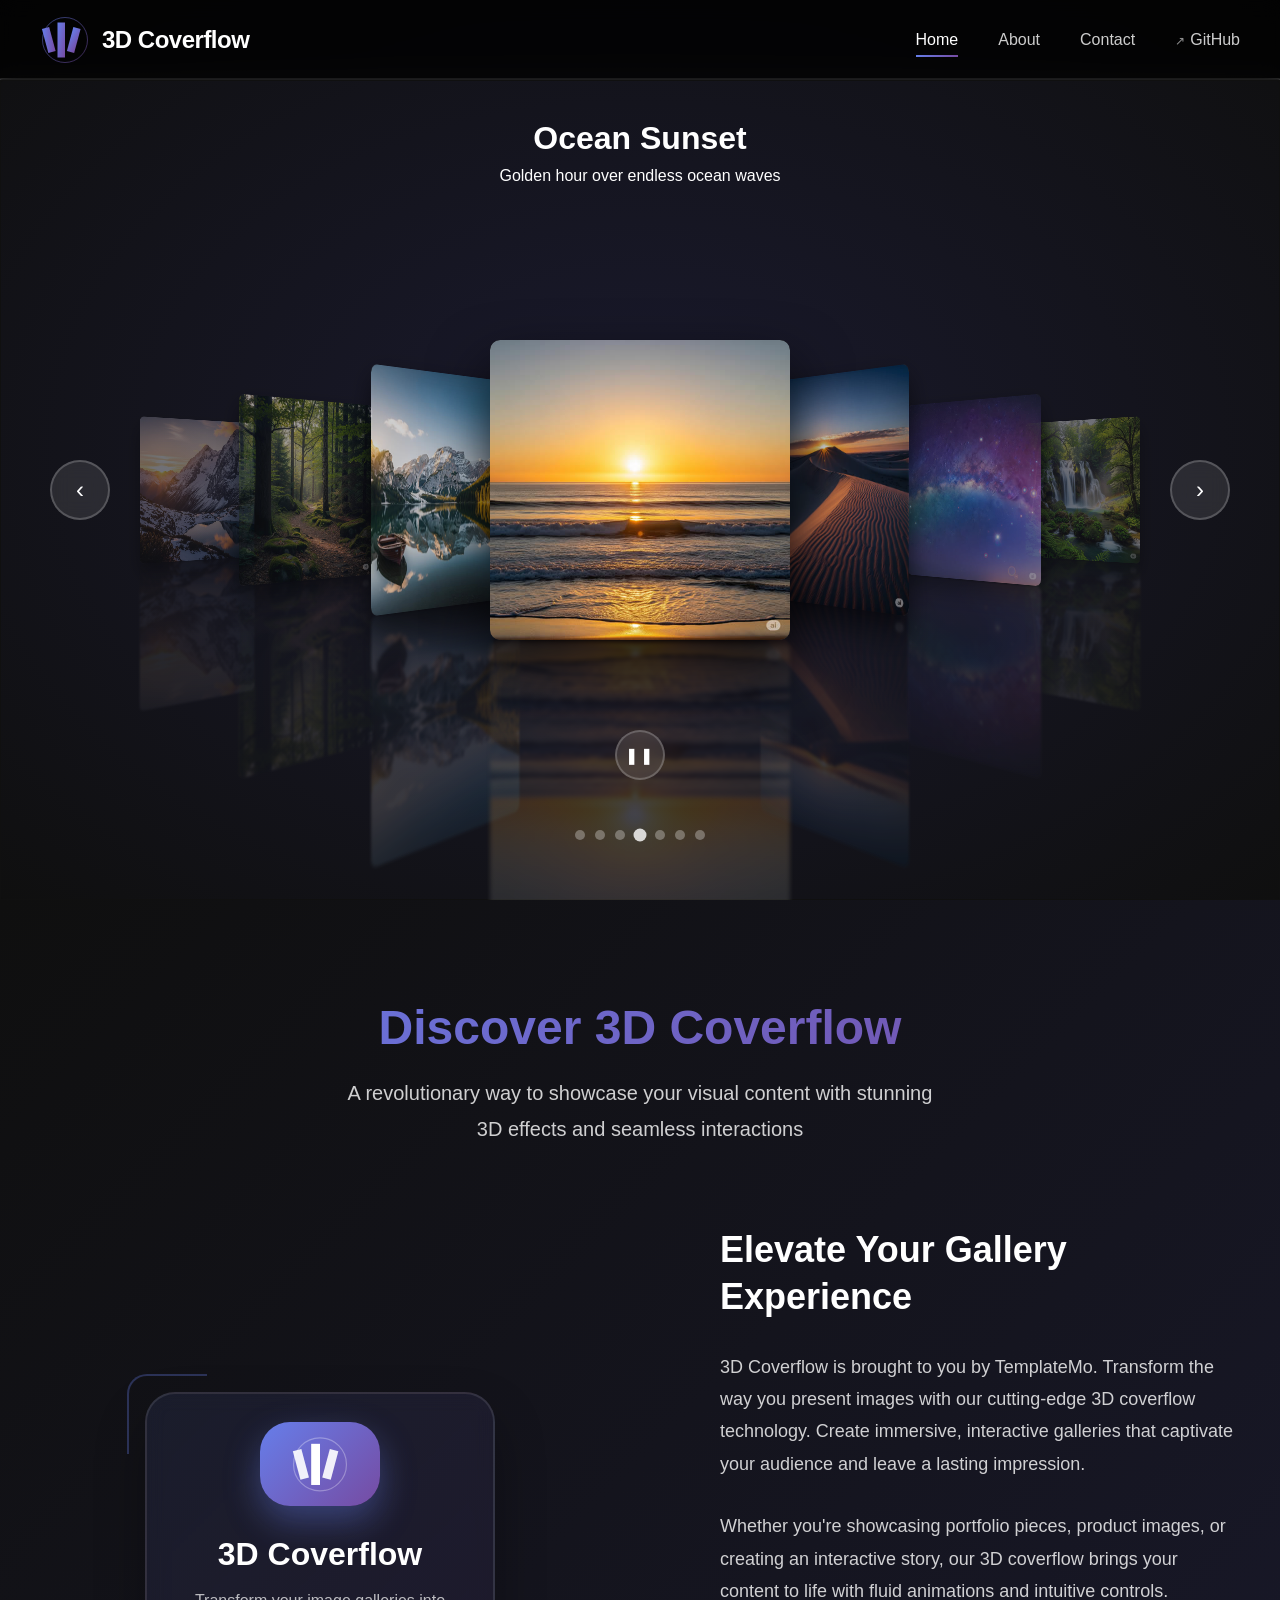
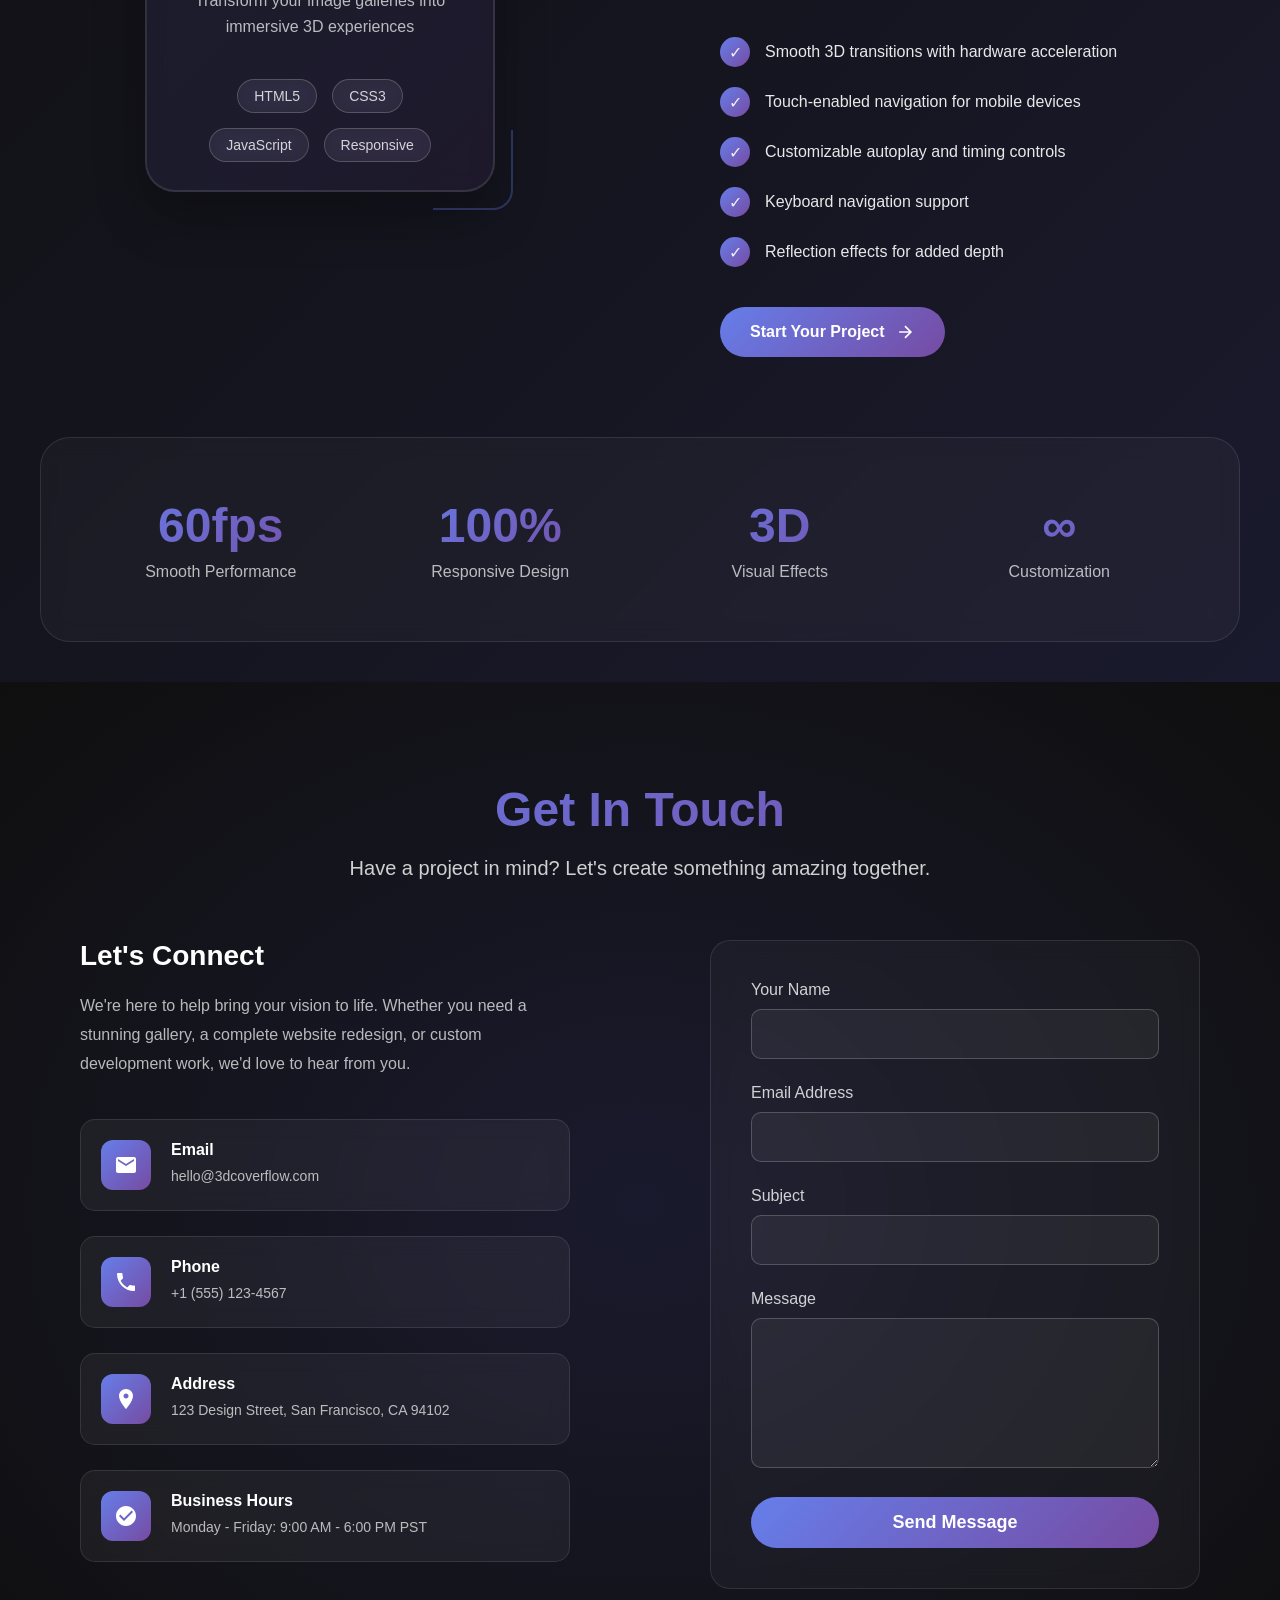
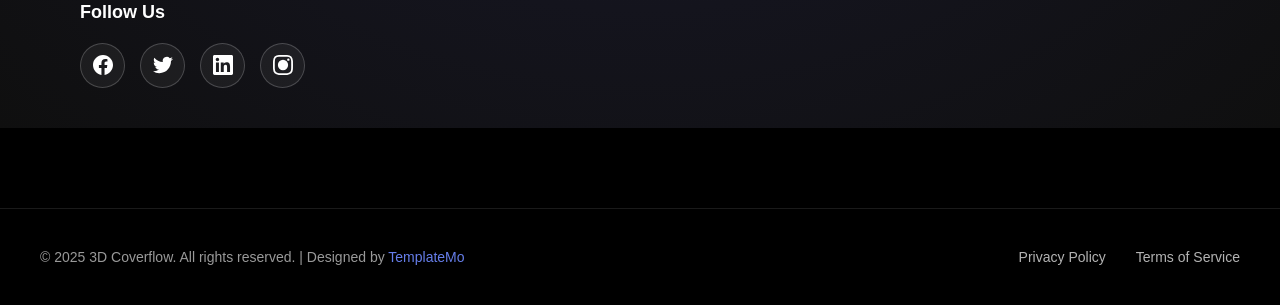
==== Web Dan Mobile Programming/templatemo_595_3d_coverflow/index.html @ 55372768 "nambah contoh personal web" ====
<!DOCTYPE html>
<html lang="en">
<head>
    <meta charset="UTF-8">
    <meta name="viewport" content="width=device-width, initial-scale=1.0">
    <title>3D Coverflow - One Page Portfolio</title>
    <link href="templatemo-3d-coverflow.css" rel="stylesheet">
<!--

TemplateMo 595 3d coverflow

https://templatemo.com/tm-595-3d-coverflow

-->
</head>
<body>
    <!-- Header -->
    <header class="header" id="header">
        <a href="#home" class="logo-container">
            <div class="logo">
                <svg viewBox="0 0 100 100" xmlns="http://www.w3.org/2000/svg">
                    <defs>
                        <linearGradient id="grad1" x1="0%" y1="0%" x2="100%" y2="100%">
                            <stop offset="0%" style="stop-color:#667eea;stop-opacity:1" />
                            <stop offset="100%" style="stop-color:#764ba2;stop-opacity:1" />
                        </linearGradient>
                    </defs>
                    <rect x="10" y="25" width="15" height="50" fill="url(#grad1)" transform="rotate(-15 17.5 50)" />
                    <rect x="35" y="15" width="15" height="70" fill="url(#grad1)" />
                    <rect x="60" y="25" width="15" height="50" fill="url(#grad1)" transform="rotate(15 67.5 50)" />
                    <circle cx="50" cy="50" r="45" fill="none" stroke="url(#grad1)" stroke-width="2" opacity="0.5" />
                </svg>
            </div>
            <div class="logo-text">3D Coverflow</div>
        </a>
        
        <nav class="main-menu" id="mainMenu">
            <a href="#home" class="menu-item active">Home</a>
            <a href="#about" class="menu-item">About</a>
            <a href="#contact" class="menu-item">Contact</a>
            <a href="https://github.com" target="_blank" rel="noopener noreferrer" class="menu-item external">GitHub</a>
        </nav>
        
        <div class="menu-toggle" id="menuToggle">
            <span></span>
            <span></span>
            <span></span>
        </div>
    </header>

    <!-- Home Section -->
    <section id="home" class="section">
        <div class="coverflow-wrapper">
            <div class="info">
                <h2 id="current-title">Mountain Landscape</h2>
                <p id="current-description">Majestic peaks covered in snow during golden hour</p>
            </div>

            <div class="coverflow-container" tabindex="0">
                <div class="coverflow" id="coverflow">
                    <div class="coverflow-item" data-index="0">
                        <div class="cover image-loading">
                            <img src="images/mountain-landscape.jpg" alt="Mountain Landscape" loading="lazy">
                        </div>
                        <div class="reflection"></div>
                    </div>
                    <div class="coverflow-item" data-index="1">
                        <div class="cover image-loading">
                            <img src="images/forest-path.jpg" alt="Forest Path" loading="lazy">
                        </div>
                        <div class="reflection"></div>
                    </div>
                    <div class="coverflow-item" data-index="2">
                        <div class="cover image-loading">
                            <img src="images/serene-water-mirroring.jpg" alt="Lake Reflection" loading="lazy">
                        </div>
                        <div class="reflection"></div>
                    </div>
                    <div class="coverflow-item" data-index="3">
                        <div class="cover image-loading">
                            <img src="images/ocean-sunset-golden-hour.jpg" alt="Ocean Sunset" loading="lazy">
                        </div>
                        <div class="reflection"></div>
                    </div>
                    <div class="coverflow-item" data-index="4">
                        <div class="cover image-loading">
                            <img src="images/rolling-sand-dunes.jpg" alt="Desert Dunes" loading="lazy">
                        </div>
                        <div class="reflection"></div>
                    </div>
                    <div class="coverflow-item" data-index="5">
                        <div class="cover image-loading">
                            <img src="images/starry-night.jpg" alt="Starry Night" loading="lazy">
                        </div>
                        <div class="reflection"></div>
                    </div>
                    <div class="coverflow-item" data-index="6">
                        <div class="cover image-loading">
                            <img src="images/cascading-waterfall.jpg" alt="Waterfall" loading="lazy">
                        </div>
                        <div class="reflection"></div>
                    </div>
                </div>

                <button class="nav-button prev" onclick="navigate(-1)">‹</button>
                <button class="nav-button next" onclick="navigate(1)">›</button>

                <div class="dots-container" id="dots"></div>
                
                <!-- Play/Pause Button -->
                <button class="play-pause-button" id="playPauseBtn" onclick="toggleAutoplay()">
                    <span class="play-icon">▶</span>
                    <span class="pause-icon" style="display: none;">❚❚</span>
                </button>
            </div>
        </div>
    </section>

    <!-- About Section -->
    <section id="about" class="section">
        <div class="about-content">
            <div class="about-header">
                <h2>Discover 3D Coverflow</h2>
                <p>A revolutionary way to showcase your visual content with stunning 3D effects and seamless interactions</p>
            </div>
            
            <div class="about-main">
                <div class="about-visual">
                    <div class="showcase-display">
                        <div class="showcase-main">
                            <div class="corner-decoration top-left"></div>
                            <div class="corner-decoration bottom-right"></div>
                            
                            <div class="showcase-logo">
                                <svg viewBox="0 0 100 100" xmlns="http://www.w3.org/2000/svg">
                                    <rect x="10" y="25" width="15" height="50" fill="white" transform="rotate(-15 17.5 50)" opacity="0.9" />
                                    <rect x="35" y="15" width="15" height="70" fill="white" />
                                    <rect x="60" y="25" width="15" height="50" fill="white" transform="rotate(15 67.5 50)" opacity="0.9" />
                                    <circle cx="50" cy="50" r="45" fill="none" stroke="white" stroke-width="2" opacity="0.3" />
                                </svg>
                            </div>
                            
                            <h3 class="showcase-title">3D Coverflow</h3>
                            <p class="showcase-subtitle">Transform your image galleries into immersive 3D experiences</p>
                            
                            <div class="showcase-badges">
                                <a href="https://developer.mozilla.org/en-US/docs/Web/HTML" target="_blank" rel="noopener noreferrer" class="badge">HTML5</a>
                                <a href="https://developer.mozilla.org/en-US/docs/Web/CSS" target="_blank" rel="noopener noreferrer" class="badge">CSS3</a>
                                <a href="https://developer.mozilla.org/en-US/docs/Web/JavaScript" target="_blank" rel="noopener noreferrer" class="badge">JavaScript</a>
                                <a href="https://developer.mozilla.org/en-US/docs/Learn/CSS/CSS_layout/Responsive_Design" target="_blank" rel="noopener noreferrer" class="badge">Responsive</a>
                            </div>
                        </div>
                    </div>
                </div>
                
                <div class="about-info">
                    <h3>Elevate Your Gallery Experience</h3>
                    <p>3D Coverflow is brought to you by TemplateMo. Transform the way you present images with our cutting-edge 3D coverflow technology. Create immersive, interactive galleries that captivate your audience and leave a lasting impression.</p>
                    <p>Whether you're showcasing portfolio pieces, product images, or creating an interactive story, our 3D coverflow brings your content to life with fluid animations and intuitive controls.</p>
                    
                    <ul class="feature-list">
                        <li>Smooth 3D transitions with hardware acceleration</li>
                        <li>Touch-enabled navigation for mobile devices</li>
                        <li>Customizable autoplay and timing controls</li>
                        <li>Keyboard navigation support</li>
                        <li>Reflection effects for added depth</li>
                    </ul>
                    
                    <a href="#contact" class="cta-button">
                        Start Your Project
                        <svg viewBox="0 0 24 24" fill="currentColor">
                            <path d="M5 12h14m-7-7l7 7-7 7" stroke="currentColor" stroke-width="2" fill="none"/>
                        </svg>
                    </a>
                </div>
            </div>
            
            <div class="stats-section">
                <div class="stat-item">
                    <div class="stat-number">60fps</div>
                    <div class="stat-label">Smooth Performance</div>
                </div>
                <div class="stat-item">
                    <div class="stat-number">100%</div>
                    <div class="stat-label">Responsive Design</div>
                </div>
                <div class="stat-item">
                    <div class="stat-number">3D</div>
                    <div class="stat-label">Visual Effects</div>
                </div>
                <div class="stat-item">
                    <div class="stat-number">∞</div>
                    <div class="stat-label">Customization</div>
                </div>
            </div>
        </div>
    </section>

    <!-- Contact Section -->
    <section id="contact" class="section">
        <div class="contact-content">
            <div class="contact-header">
                <h2>Get In Touch</h2>
                <p>Have a project in mind? Let's create something amazing together.</p>
            </div>
            
            <div class="contact-container">
                <div class="contact-info-section">
                    <h3>Let's Connect</h3>
                    <p>We're here to help bring your vision to life. Whether you need a stunning gallery, a complete website redesign, or custom development work, we'd love to hear from you.</p>
                    
                    <div class="contact-details">
                        <div class="contact-item">
                            <div class="contact-icon">
                                <svg viewBox="0 0 24 24">
                                    <path d="M20 4H4c-1.1 0-1.99.9-1.99 2L2 18c0 1.1.9 2 2 2h16c1.1 0 2-.9 2-2V6c0-1.1-.9-2-2-2zm0 4l-8 5-8-5V6l8 5 8-5v2z"/>
                                </svg>
                            </div>
                            <div class="contact-text">
                                <h4>Email</h4>
                                <p>hello@3dcoverflow.com</p>
                            </div>
                        </div>
                        
                        <div class="contact-item">
                            <div class="contact-icon">
                                <svg viewBox="0 0 24 24">
                                    <path d="M6.62 10.79c1.44 2.83 3.76 5.14 6.59 6.59l2.2-2.2c.27-.27.67-.36 1.02-.24 1.12.37 2.33.57 3.57.57.55 0 1 .45 1 1V20c0 .55-.45 1-1 1-9.39 0-17-7.61-17-17 0-.55.45-1 1-1h3.5c.55 0 1 .45 1 1 0 1.25.2 2.45.57 3.57.11.35.03.74-.25 1.02l-2.2 2.2z"/>
                                </svg>
                            </div>
                            <div class="contact-text">
                                <h4>Phone</h4>
                                <p>+1 (555) 123-4567</p>
                            </div>
                        </div>
                        
                        <div class="contact-item">
                            <div class="contact-icon">
                                <svg viewBox="0 0 24 24">
                                    <path d="M12 2C8.13 2 5 5.13 5 9c0 5.25 7 13 7 13s7-7.75 7-13c0-3.87-3.13-7-7-7zm0 9.5c-1.38 0-2.5-1.12-2.5-2.5s1.12-2.5 2.5-2.5 2.5 1.12 2.5 2.5-1.12 2.5-2.5 2.5z"/>
                                </svg>
                            </div>
                            <div class="contact-text">
                                <h4>Address</h4>
                                <p>123 Design Street, San Francisco, CA 94102</p>
                            </div>
                        </div>
                        
                        <div class="contact-item">
                            <div class="contact-icon">
                                <svg viewBox="0 0 24 24">
                                    <path d="M12 2C6.48 2 2 6.48 2 12s4.48 10 10 10 10-4.48 10-10S17.52 2 12 2zm-2 15l-5-5 1.41-1.41L10 14.17l7.59-7.59L19 8l-9 9z"/>
                                </svg>
                            </div>
                            <div class="contact-text">
                                <h4>Business Hours</h4>
                                <p>Monday - Friday: 9:00 AM - 6:00 PM PST</p>
                            </div>
                        </div>
                    </div>
                    
                    <div class="social-links">
                        <h4>Follow Us</h4>
                        <div class="social-buttons">
                            <a href="#" class="social-btn" title="Facebook">
                                <svg viewBox="0 0 24 24">
                                    <path d="M24 12.073c0-6.627-5.373-12-12-12s-12 5.373-12 12c0 5.99 4.388 10.954 10.125 11.854v-8.385H7.078v-3.47h3.047V9.43c0-3.007 1.792-4.669 4.533-4.669 1.312 0 2.686.235 2.686.235v2.953H15.83c-1.491 0-1.956.925-1.956 1.874v2.25h3.328l-.532 3.47h-2.796v8.385C19.612 23.027 24 18.062 24 12.073z"/>
                                </svg>
                            </a>
                            <a href="#" class="social-btn" title="Twitter">
                                <svg viewBox="0 0 24 24">
                                    <path d="M23.953 4.57a10 10 0 01-2.825.775 4.958 4.958 0 002.163-2.723c-.951.555-2.005.959-3.127 1.184a4.92 4.92 0 00-8.384 4.482C7.69 8.095 4.067 6.13 1.64 3.162a4.822 4.822 0 00-.666 2.475c0 1.71.87 3.213 2.188 4.096a4.904 4.904 0 01-2.228-.616v.06a4.923 4.923 0 003.946 4.827 4.996 4.996 0 01-2.212.085 4.936 4.936 0 004.604 3.417 9.867 9.867 0 01-6.102 2.105c-.39 0-.779-.023-1.17-.067a13.995 13.995 0 007.557 2.209c9.053 0 13.998-7.496 13.998-13.985 0-.21 0-.42-.015-.63A9.935 9.935 0 0024 4.59z"/>
                                </svg>
                            </a>
                            <a href="#" class="social-btn" title="LinkedIn">
                                <svg viewBox="0 0 24 24">
                                    <path d="M20.447 20.452h-3.554v-5.569c0-1.328-.027-3.037-1.852-3.037-1.853 0-2.136 1.445-2.136 2.939v5.667H9.351V9h3.414v1.561h.046c.477-.9 1.637-1.85 3.37-1.85 3.601 0 4.267 2.37 4.267 5.455v6.286zM5.337 7.433c-1.144 0-2.063-.926-2.063-2.065 0-1.138.92-2.063 2.063-2.063 1.14 0 2.064.925 2.064 2.063 0 1.139-.925 2.065-2.064 2.065zm1.782 13.019H3.555V9h3.564v11.452zM22.225 0H1.771C.792 0 0 .774 0 1.729v20.542C0 23.227.792 24 1.771 24h20.451C23.2 24 24 23.227 24 22.271V1.729C24 .774 23.2 0 22.222 0h.003z"/>
                                </svg>
                            </a>
                            <a href="#" class="social-btn" title="Instagram">
                                <svg viewBox="0 0 24 24">
                                    <path d="M12 2.163c3.204 0 3.584.012 4.85.07 3.252.148 4.771 1.691 4.919 4.919.058 1.265.069 1.645.069 4.849 0 3.205-.012 3.584-.069 4.849-.149 3.225-1.664 4.771-4.919 4.919-1.266.058-1.644.07-4.85.07-3.204 0-3.584-.012-4.849-.07-3.26-.149-4.771-1.699-4.919-4.92-.058-1.265-.07-1.644-.07-4.849 0-3.204.013-3.583.07-4.849.149-3.227 1.664-4.771 4.919-4.919 1.266-.057 1.645-.069 4.849-.069zm0-2.163c-3.259 0-3.667.014-4.947.072-4.358.2-6.78 2.618-6.98 6.98-.059 1.281-.073 1.689-.073 4.948 0 3.259.014 3.668.072 4.948.2 4.358 2.618 6.78 6.98 6.98 1.281.058 1.689.072 4.948.072 3.259 0 3.668-.014 4.948-.072 4.354-.2 6.782-2.618 6.979-6.98.059-1.28.073-1.689.073-4.948 0-3.259-.014-3.667-.072-4.947-.196-4.354-2.617-6.78-6.979-6.98-1.281-.059-1.69-.073-4.949-.073zM5.838 12a6.162 6.162 0 1112.324 0 6.162 6.162 0 01-12.324 0zM12 16a4 4 0 110-8 4 4 0 010 8zm4.965-10.405a1.44 1.44 0 112.881.001 1.44 1.44 0 01-2.881-.001z"/>
                                </svg>
                            </a>
                        </div>
                    </div>
                </div>
                
                <div class="contact-form-section">
                    <form class="contact-form" onsubmit="handleSubmit(event)">
                        <div class="form-group">
                            <label for="name">Your Name</label>
                            <input type="text" id="name" name="name" required>
                        </div>
                        <div class="form-group">
                            <label for="email">Email Address</label>
                            <input type="email" id="email" name="email" required>
                        </div>
                        <div class="form-group">
                            <label for="subject">Subject</label>
                            <input type="text" id="subject" name="subject" required>
                        </div>
                        <div class="form-group">
                            <label for="message">Message</label>
                            <textarea id="message" name="message" required></textarea>
                        </div>
                        <button type="submit" class="submit-btn">Send Message</button>
                    </form>
                </div>
            </div>
        </div>
    </section>

    <!-- Footer -->
    <footer class="footer">
        <div class="footer-content">
            <div class="footer-copyright">
                © 2025 3D Coverflow. All rights reserved. | Designed by <a href="https://templatemo.com" target="_blank" rel="noopener noreferrer">TemplateMo</a>
            </div>
            <div class="footer-links">
                <a href="#privacy" onclick="event.preventDefault(); alert('Privacy Policy page would go here');">Privacy Policy</a>
                <a href="#terms" onclick="event.preventDefault(); alert('Terms of Service page would go here');">Terms of Service</a>
            </div>
        </div>
    </footer>

    <!-- Scroll to top button -->
    <div class="scroll-to-top" id="scrollToTop">
        <span>↑</span>
    </div>

<script src="templatemo-3d-coverflow-scripts.js"></script>

</body>
</html>
---- Web Dan Mobile Programming/templatemo_595_3d_coverflow/templatemo-3d-coverflow.css ----
/*

TemplateMo 595 3d coverflow

https://templatemo.com/tm-595-3d-coverflow

*/

@charset "utf-8";
/* CSS Document */

 * {
            margin: 0;
            padding: 0;
            box-sizing: border-box;
        }

        html {
            scroll-behavior: smooth;
        }

        body {
            font-family: -apple-system, BlinkMacSystemFont, 'Segoe UI', Roboto, Helvetica, Arial, sans-serif;
            overflow-x: hidden;
            position: relative;
            background: #000;
        }

        /* Sections */
        .section {
            min-height: 100vh;
            position: relative;
            display: flex;
            align-items: center;
            justify-content: center;
        }

        #home {
            background: radial-gradient(ellipse at center, #1a1a2e 0%, #0f0f0f 100%);
        }

        #about {
            background: linear-gradient(135deg, #0f0f0f 0%, #1a1a2e 100%);
        }

        #contact {
            background: radial-gradient(ellipse at center, #1a1a2e 0%, #0f0f0f 100%);
        }

        /* Header Styles */
        .header {
            position: fixed;
            top: 0;
            left: 0;
            right: 0;
            height: 80px;
            background: rgba(0, 0, 0, 0.8);
            backdrop-filter: blur(10px);
            border-bottom: 1px solid rgba(255, 255, 255, 0.1);
            z-index: 1000;
            display: flex;
            align-items: center;
            justify-content: space-between;
            padding: 0 40px;
            transition: all 0.3s ease;
        }

        .header.scrolled {
            background: rgba(0, 0, 0, 0.95);
            height: 70px;
        }

        .logo-container {
            display: flex;
            align-items: center;
            gap: 12px;
            text-decoration: none;
            cursor: pointer;
            transition: transform 0.3s ease;
        }

        .logo-container:hover {
            transform: translateY(-2px);
        }

        .logo {
            width: 50px;
            height: 50px;
            display: flex;
            align-items: center;
            justify-content: center;
        }

        .logo svg {
            width: 100%;
            height: 100%;
        }

        .logo-text {
            color: white;
            font-size: 24px;
            font-weight: 600;
            letter-spacing: -0.5px;
        }

        .main-menu {
            display: flex;
            align-items: center;
            gap: 40px;
        }

        .menu-item {
            color: rgba(255, 255, 255, 0.8);
            text-decoration: none;
            font-size: 16px;
            font-weight: 500;
            transition: all 0.3s ease;
            position: relative;
            padding: 8px 0;
        }

        .menu-item:hover {
            color: white;
            transform: translateY(-2px);
        }

        .menu-item::after {
            content: '';
            position: absolute;
            bottom: 0;
            left: 0;
            width: 0;
            height: 2px;
            background: linear-gradient(90deg, #667eea, #764ba2);
            transition: width 0.3s ease;
        }

        .menu-item:hover::after {
            width: 100%;
        }

        .menu-item.active {
            color: white;
        }

        .menu-item.active::after {
            width: 100%;
        }

        .menu-item.external::before {
            content: '↗';
            margin-right: 5px;
            font-size: 12px;
            opacity: 0.7;
        }

        /* Mobile menu toggle */
        .menu-toggle {
            display: none;
            flex-direction: column;
            cursor: pointer;
            padding: 4px;
        }

        .menu-toggle span {
            width: 25px;
            height: 3px;
            background: white;
            margin: 3px 0;
            transition: 0.3s;
            border-radius: 2px;
        }

        /* Home Section with Coverflow */
        .coverflow-wrapper {
            width: 100%;

            height: 100vh;
            display: flex;
            align-items: center;
            justify-content: center;
            padding-top: 80px;
        }

        .coverflow-container {
            width: 100%;
            height: 100%;
            display: flex;
            align-items: center;
            justify-content: center;
            perspective: 1200px;
            position: relative;
        }

        .coverflow {
            display: flex;
            align-items: center;
            justify-content: center;
            transform-style: preserve-3d;
            position: relative;
            width: 100%;
            height: 400px;
        }

        .coverflow-item {
            position: absolute;
            width: 300px;
            height: 300px;
            transition: all 0.6s cubic-bezier(0.68, -0.55, 0.265, 1.55);
            cursor: pointer;
            user-select: none;
        }

        .coverflow-item .cover {
            width: 100%;
            height: 100%;
            border-radius: 10px;
            box-shadow: 0 20px 40px rgba(0, 0, 0, 0.8);
            position: relative;
            overflow: hidden;
            transform-style: preserve-3d;
            background: #333;
        }

        .coverflow-item .cover img {
            width: 100%;
            height: 100%;
            object-fit: cover;
            border-radius: 10px;
        }

        /* Reflection */
        .coverflow-item .reflection {
            position: absolute;
            top: 100%;
            left: 0;
            width: 100%;
            height: 100%;
            border-radius: 10px;
            transform: scaleY(-1);
            opacity: 0.2;
            filter: blur(2px);
            background: linear-gradient(to bottom, 
                rgba(0, 0, 0, 0) 0%, 
                rgba(0, 0, 0, 0.8) 50%, 
                rgba(0, 0, 0, 1) 100%);
            overflow: hidden;
        }

        /* Active item (center) */
        .coverflow-item.active {
            z-index: 100;
            transform: translateX(0) translateZ(0) rotateY(0deg);
        }

        .coverflow-item.active .cover {
            box-shadow: 0 30px 60px rgba(0, 0, 0, 0.9);
        }

        /* Navigation */
        .nav-button {
            position: absolute;
            top: 50%;
            transform: translateY(-50%);
            background: rgba(255, 255, 255, 0.1);
            border: 2px solid rgba(255, 255, 255, 0.2);
            color: white;
            width: 60px;
            height: 60px;
            border-radius: 50%;
            cursor: pointer;
            font-size: 24px;
            display: flex;
            align-items: center;
            justify-content: center;
            transition: all 0.3s ease;
            backdrop-filter: blur(10px);
            z-index: 200;
        }

        .nav-button:hover {
            background: rgba(255, 255, 255, 0.2);
            transform: translateY(-50%) scale(1.1);
        }

        .nav-button.prev {
            left: 50px;
        }

        .nav-button.next {
            right: 50px;
        }

        /* Dots indicator */
        .dots-container {
            position: absolute;
            bottom: 60px;
            left: 50%;
            transform: translateX(-50%);
            display: flex;
            gap: 10px;
            z-index: 200;
        }

        .dot {
            width: 10px;
            height: 10px;
            border-radius: 50%;
            background: rgba(255, 255, 255, 0.3);
            cursor: pointer;
            transition: all 0.3s ease;
        }

        .dot.active {
            background: rgba(255, 255, 255, 0.8);
            transform: scale(1.3);
        }

        /* Info display */
        .info {
            position: absolute;
            top: 120px;
            left: 50%;
            transform: translateX(-50%);
            color: white;
            text-align: center;
            z-index: 200;
        }

        .info h2 {
            font-size: 32px;
            margin-bottom: 10px;
            opacity: 0;
            animation: fadeIn 0.6s forwards;
        }

        .info p {
            font-size: 16px;
            opacity: 0.7;
        }

        @keyframes fadeIn {
            to {
                opacity: 1;
            }
        }

        /* Play/Pause Button */
        .play-pause-button {
            position: absolute;
            bottom: 120px;
            left: 50%;
            transform: translateX(-50%);
            background: rgba(255, 255, 255, 0.1);
            border: 2px solid rgba(255, 255, 255, 0.2);
            color: white;
            width: 50px;
            height: 50px;
            border-radius: 50%;
            cursor: pointer;
            font-size: 20px;
            display: flex;
            align-items: center;
            justify-content: center;
            transition: all 0.3s ease;
            backdrop-filter: blur(10px);
            z-index: 200;
        }

        .play-pause-button:hover {
            background: rgba(255, 255, 255, 0.2);
            transform: translateX(-50%) scale(1.1);
        }

        .play-pause-button .pause-icon {
            font-size: 16px;
            letter-spacing: 2px;
        }

        /* About Section */
        .about-content {
            max-width: 1400px;
            margin: 0 auto;
            padding: 40px;
            color: white;
        }

        .about-header {
            text-align: center;
            margin-bottom: 80px;
        }

        .about-header h2 {
            font-size: 48px;
			margin-top: 60px;
            margin-bottom: 20px;
            background: linear-gradient(135deg, #667eea 0%, #764ba2 100%);
            -webkit-background-clip: text;
            -webkit-text-fill-color: transparent;
            background-clip: text;
        }

        .about-header p {
            font-size: 20px;
            color: rgba(255, 255, 255, 0.8);
            max-width: 600px;
            margin: 0 auto;
            line-height: 1.8;
        }

        .about-main {
            display: grid;
            grid-template-columns: 1fr 1fr;
            gap: 80px;
            align-items: center;
            margin-bottom: 80px;
        }

        .about-visual {
            position: relative;
            height: 600px;
            display: flex;
            align-items: center;
            justify-content: center;
        }

        .showcase-display {
            position: relative;
            width: 100%;
            max-width: 500px;
            height: 500px;
            display: flex;
            align-items: center;
            justify-content: center;
        }

        .showcase-main {
            position: relative;
            width: 350px;
            height: 400px;
            background: linear-gradient(135deg, rgba(102, 126, 234, 0.1) 0%, rgba(118, 75, 162, 0.1) 100%);
            border-radius: 30px;
            border: 2px solid rgba(255, 255, 255, 0.1);
            padding: 40px;
            display: flex;
            flex-direction: column;
            align-items: center;
            justify-content: center;
            backdrop-filter: blur(10px);
            box-shadow: 0 25px 50px rgba(0, 0, 0, 0.3);
        }

        .showcase-logo {
            width: 120px;
            height: 120px;
            background: linear-gradient(135deg, #667eea 0%, #764ba2 100%);
            border-radius: 30px;
            display: flex;
            align-items: center;
            justify-content: center;
            margin-bottom: 30px;
            box-shadow: 0 15px 35px rgba(102, 126, 234, 0.4);
        }

        .showcase-logo svg {
            width: 70%;
            height: 70%;
        }

        .showcase-title {
            font-size: 32px;
            font-weight: 700;
            color: white;
            margin-bottom: 15px;
            text-align: center;
        }

        .showcase-subtitle {
            font-size: 16px;
            color: rgba(255, 255, 255, 0.7);
            text-align: center;
            margin-bottom: 40px;
            line-height: 1.6;
        }

        .showcase-badges {
            display: flex;
            gap: 15px;
            flex-wrap: wrap;
            justify-content: center;
        }

        .badge {
            background: rgba(255, 255, 255, 0.05);
            border: 1px solid rgba(255, 255, 255, 0.2);
            border-radius: 20px;
            padding: 8px 16px;
            font-size: 14px;
            color: rgba(255, 255, 255, 0.8);
            backdrop-filter: blur(10px);
            transition: all 0.3s ease;
            cursor: pointer;
            text-decoration: none;
            display: inline-block;
        }

        .badge:hover {
            background: linear-gradient(135deg, #667eea 0%, #764ba2 100%);
            border-color: transparent;
            color: white;
            transform: translateY(-2px);
            box-shadow: 0 5px 15px rgba(102, 126, 234, 0.3);
        }

        .badge:active {
            transform: translateY(0);
            box-shadow: 0 2px 8px rgba(102, 126, 234, 0.3);
        }

        /* Decorative corner elements */
        .corner-decoration {
            position: absolute;
            width: 80px;
            height: 80px;
            border: 2px solid rgba(102, 126, 234, 0.3);
        }

        .corner-decoration.top-left {
            top: -20px;
            left: -20px;
            border-right: none;
            border-bottom: none;
            border-radius: 20px 0 0 0;
        }

        .corner-decoration.bottom-right {
            bottom: -20px;
            right: -20px;
            border-left: none;
            border-top: none;
            border-radius: 0 0 20px 0;
        }

        .about-info {
            padding-left: 40px;
        }

        .about-info h3 {
            font-size: 36px;
            margin-bottom: 30px;
            line-height: 1.3;
        }

        .about-info p {
            font-size: 18px;
            color: rgba(255, 255, 255, 0.8);
            line-height: 1.8;
            margin-bottom: 30px;
        }

        .feature-list {
            list-style: none;
            margin-bottom: 40px;
        }

        .feature-list li {
            display: flex;
            align-items: center;
            gap: 15px;
            margin-bottom: 20px;
            font-size: 16px;
            color: rgba(255, 255, 255, 0.9);
        }

        .feature-list li::before {
            content: '✓';
            display: flex;
            align-items: center;
            justify-content: center;
            width: 30px;
            height: 30px;
            background: linear-gradient(135deg, #667eea 0%, #764ba2 100%);
            border-radius: 50%;
            flex-shrink: 0;
        }

        .cta-button {
            display: inline-flex;
            align-items: center;
            gap: 10px;
            background: linear-gradient(135deg, #667eea 0%, #764ba2 100%);
            color: white;
            text-decoration: none;
            padding: 15px 30px;
            border-radius: 30px;
            font-weight: 600;
            transition: all 0.3s ease;
        }

        .cta-button:hover {
            transform: translateY(-2px);
            box-shadow: 0 10px 30px rgba(102, 126, 234, 0.5);
        }

        .cta-button svg {
            width: 20px;
            height: 20px;
            transition: transform 0.3s ease;
        }

        .cta-button:hover svg {
            transform: translateX(5px);
        }

        .stats-section {
            display: grid;
            grid-template-columns: repeat(4, 1fr);
            gap: 40px;
            padding: 60px;
            background: rgba(255, 255, 255, 0.03);
            backdrop-filter: blur(10px);
            border-radius: 30px;
            border: 1px solid rgba(255, 255, 255, 0.1);
        }

        .stat-item {
            text-align: center;
        }

        .stat-number {
            font-size: 48px;
            font-weight: 700;
            background: linear-gradient(135deg, #667eea 0%, #764ba2 100%);
            -webkit-background-clip: text;
            -webkit-text-fill-color: transparent;
            background-clip: text;
            margin-bottom: 10px;
        }

        .stat-label {
            font-size: 16px;
            color: rgba(255, 255, 255, 0.7);
        }

        /* Contact Section */
        .contact-content {
            max-width: 1200px;
            margin: 0 auto;
            padding: 40px;
            color: white;
        }

        .contact-header {
            text-align: center;
			margin-top: 60px;
            margin-bottom: 60px;
        }

        .contact-header h2 {
            font-size: 48px;
            margin-bottom: 20px;
            background: linear-gradient(135deg, #667eea 0%, #764ba2 100%);
            -webkit-background-clip: text;
            -webkit-text-fill-color: transparent;
            background-clip: text;
        }

        .contact-header p {
            font-size: 20px;
            color: rgba(255, 255, 255, 0.8);
            max-width: 600px;
            margin: 0 auto;
        }

        .contact-container {
            display: grid;
            grid-template-columns: 1fr 1fr;
            gap: 60px;
            align-items: start;
        }

        .contact-info-section {
            padding-right: 40px;
        }

        .contact-info-section h3 {
            font-size: 28px;
            margin-bottom: 20px;
            color: white;
        }

        .contact-info-section p {
            font-size: 16px;
            color: rgba(255, 255, 255, 0.7);
            line-height: 1.8;
            margin-bottom: 40px;
        }

        .contact-details {
            display: flex;
            flex-direction: column;
            gap: 25px;
        }

        .contact-item {
            display: flex;
            align-items: center;
            gap: 20px;
            padding: 20px;
            background: rgba(255, 255, 255, 0.05);
            backdrop-filter: blur(10px);
            border: 1px solid rgba(255, 255, 255, 0.1);
            border-radius: 15px;
            transition: all 0.3s ease;
        }

        .contact-item:hover {
            background: rgba(255, 255, 255, 0.08);
            transform: translateX(5px);
            box-shadow: 0 10px 30px rgba(102, 126, 234, 0.2);
        }

        .contact-icon {
            width: 50px;
            height: 50px;
            background: linear-gradient(135deg, #667eea 0%, #764ba2 100%);
            border-radius: 12px;
            display: flex;
            align-items: center;
            justify-content: center;
            flex-shrink: 0;
        }

        .contact-icon svg {
            width: 24px;
            height: 24px;
            fill: white;
        }

        .contact-text {
            flex: 1;
        }

        .contact-text h4 {
            font-size: 16px;
            color: white;
            margin-bottom: 5px;
        }

        .contact-text p {
            font-size: 14px;
            color: rgba(255, 255, 255, 0.7);
            margin: 0;
        }

        .social-links {
            margin-top: 40px;
        }

        .social-links h4 {
            font-size: 18px;
            margin-bottom: 20px;
            color: white;
        }

        .social-buttons {
            display: flex;
            gap: 15px;
        }

        .social-btn {
            width: 45px;
            height: 45px;
            background: rgba(255, 255, 255, 0.05);
            border: 1px solid rgba(255, 255, 255, 0.2);
            border-radius: 50%;
            display: flex;
            align-items: center;
            justify-content: center;
            transition: all 0.3s ease;
            cursor: pointer;
        }

        .social-btn:hover {
            background: linear-gradient(135deg, #667eea 0%, #764ba2 100%);
            border-color: transparent;
            transform: translateY(-3px);
            box-shadow: 0 10px 20px rgba(102, 126, 234, 0.4);
        }

        .social-btn svg {
            width: 20px;
            height: 20px;
            fill: white;
        }

        .contact-form-section {
            padding-left: 40px;
        }

        .contact-form {
            background: rgba(255, 255, 255, 0.03);
            backdrop-filter: blur(10px);
            border: 1px solid rgba(255, 255, 255, 0.1);
            border-radius: 20px;
            padding: 40px;
        }

        .form-group {
            margin-bottom: 25px;
        }

        .form-group label {
            display: block;
            margin-bottom: 10px;
            color: rgba(255, 255, 255, 0.8);
            font-weight: 500;
        }

        .form-group input,
        .form-group textarea {
            width: 100%;
            padding: 15px;
            background: rgba(255, 255, 255, 0.05);
            border: 1px solid rgba(255, 255, 255, 0.2);
            border-radius: 10px;
            color: white;
            font-size: 16px;
            font-family: inherit;
            transition: all 0.3s ease;
        }

        .form-group input:focus,
        .form-group textarea:focus {
            outline: none;
            border-color: #667eea;
            background: rgba(255, 255, 255, 0.08);
        }

        .form-group textarea {
            resize: vertical;
            min-height: 150px;
            line-height: 1.5;
        }

        .submit-btn {
            background: linear-gradient(135deg, #667eea 0%, #764ba2 100%);
            color: white;
            border: none;
            padding: 15px 40px;
            font-size: 18px;
            font-weight: 600;
            border-radius: 30px;
            cursor: pointer;
            transition: all 0.3s ease;
            width: 100%;
        }

        .submit-btn:hover {
            transform: translateY(-2px);
            box-shadow: 0 10px 30px rgba(102, 126, 234, 0.5);
        }

        /* Smooth image loading */
        .image-loading {
            background: linear-gradient(45deg, #333, #555);
            position: relative;
        }

        .image-loading::after {
            content: '📷';
            position: absolute;
            top: 50%;
            left: 50%;
            transform: translate(-50%, -50%);
            font-size: 48px;
            opacity: 0.5;
        }

        /* Footer Styles */
        .footer {
            background: rgba(0, 0, 0, 0.95);
            border-top: 1px solid rgba(255, 255, 255, 0.1);
            padding: 40px 20px;
            margin-top: 80px;
        }

        .footer-content {
            max-width: 1200px;
            margin: 0 auto;
            display: flex;
            justify-content: space-between;
            align-items: center;
            flex-wrap: wrap;
            gap: 30px;
        }

        .footer-copyright {
            color: rgba(255, 255, 255, 0.6);
            font-size: 14px;
        }

        .footer-copyright a {
            color: #667eea;
            text-decoration: none;
            transition: color 0.3s ease;
        }

        .footer-copyright a:hover {
            color: #764ba2;
        }

        .footer-links {
            display: flex;
            gap: 30px;
            align-items: center;
        }

        .footer-links a {
            color: rgba(255, 255, 255, 0.7);
            text-decoration: none;
            font-size: 14px;
            transition: color 0.3s ease;
        }

        .footer-links a:hover {
            color: white;
        }

        /* Scroll to top button */
        .scroll-to-top {
            position: fixed;
            bottom: 30px;
            right: 30px;
            width: 50px;
            height: 50px;
            background: linear-gradient(135deg, #667eea 0%, #764ba2 100%);
            border-radius: 50%;
            display: flex;
            align-items: center;
            justify-content: center;
            color: white;
            font-size: 20px;
            cursor: pointer;
            opacity: 0;
            transform: translateY(100px);
            transition: all 0.3s ease;
            z-index: 999;
        }

        .scroll-to-top.visible {
            opacity: 1;
            transform: translateY(0);
        }

        .scroll-to-top:hover {
            transform: translateY(-5px);
            box-shadow: 0 10px 30px rgba(102, 126, 234, 0.5);
        }

        /* Mobile Responsive */
        @media (max-width: 1024px) {
            .about-main {
                grid-template-columns: 1fr;
                gap: 60px;
            }

            .about-visual {
                height: 400px;
            }

            .about-info {
                padding-left: 0;
                text-align: center;
            }

            .feature-list {
                text-align: left;
                max-width: 500px;
                margin: 0 auto 40px;
            }

            .stats-section {
                grid-template-columns: repeat(2, 1fr);
                gap: 30px;
                padding: 40px;
            }

            /* Contact section responsive */
            .contact-container {
                grid-template-columns: 1fr;
                gap: 50px;
            }

            .contact-info-section {
                padding-right: 0;
            }

            .contact-form-section {
                padding-left: 0;
            }
        }

        @media (max-width: 768px) {
            .header {
                padding: 0 20px;
            }

            .main-menu {
                display: none;
                position: absolute;
                top: 100%;
                left: 0;
                right: 0;
                background: rgba(0, 0, 0, 0.95);
                backdrop-filter: blur(10px);
                flex-direction: column;
                padding: 20px;
                gap: 20px;
                border-bottom: 1px solid rgba(255, 255, 255, 0.1);
            }

            .main-menu.active {
                display: flex;
            }

            .menu-toggle {
                display: flex;
            }

            .menu-toggle.active span:nth-child(1) {
                transform: rotate(-45deg) translate(-5px, 6px);
            }

            .menu-toggle.active span:nth-child(2) {
                opacity: 0;
            }

            .menu-toggle.active span:nth-child(3) {
                transform: rotate(45deg) translate(-5px, -6px);
            }

            .coverflow-item {
                width: 200px;
                height: 200px;
            }

            .nav-button {
                width: 40px;
                height: 40px;
                font-size: 18px;
            }

            .nav-button.prev {
                left: 20px;
            }

            .nav-button.next {
                right: 20px;
            }

            .info h2 {
                font-size: 24px;
            }

            .info p {
                font-size: 14px;
            }

            .logo-text {
                font-size: 20px;
            }

            .about-header h2 {
                font-size: 36px;
            }

            .about-info h3 {
                font-size: 28px;
            }

            .about-visual {
                height: 400px;
            }

            .showcase-display {
                max-width: 350px;
                height: 400px;
            }

            .showcase-main {
                width: 100%;
                height: 350px;
                padding: 30px;
            }

            .showcase-logo {
                width: 100px;
                height: 100px;
                margin-bottom: 20px;
            }

            .showcase-title {
                font-size: 28px;
            }

            .showcase-subtitle {
                font-size: 14px;
                margin-bottom: 30px;
            }

            .corner-decoration {
                display: none;
            }

            .stat-number {
                font-size: 36px;
            }

            .contact-content h2 {
                font-size: 36px;
            }

            .footer-content {
                flex-direction: column;
                text-align: center;
                gap: 20px;
            }

            .footer-links {
                gap: 20px;
            }
        }

        @media (max-width: 480px) {
            .header {
                height: 70px;
                padding: 0 15px;
            }

            .header.scrolled {
                height: 60px;
            }

            .logo {
                width: 40px;
                height: 40px;
            }

            .logo-text {
                font-size: 18px;
            }

            .coverflow-item {
                width: 180px;
                height: 180px;
            }

            .about-content,
            .contact-content {
                padding: 20px;
            }

            /* Additional contact section mobile optimization for small screens */
            .contact-container {
                gap: 30px;
            }

            .contact-header {
                margin-bottom: 40px;
            }

            .contact-header h2 {
                font-size: 32px;
                margin-bottom: 15px;
            }

            .contact-header p {
                font-size: 16px;
                padding: 0 10px;
            }

            .contact-info-section {
                margin-bottom: 20px;
            }

            .contact-info-section h3 {
                font-size: 22px;
                margin-bottom: 15px;
            }

            .contact-info-section > p {
                font-size: 14px;
                padding: 0 10px;
                margin-bottom: 30px;
            }

            .contact-details {
                gap: 15px;
            }

            .contact-item {
                padding: 15px;
                gap: 12px;
            }

            .contact-icon {
                width: 40px;
                height: 40px;
            }

            .contact-icon svg {
                width: 20px;
                height: 20px;
            }

            .contact-text h4 {
                font-size: 14px;
            }

            .contact-text p {
                font-size: 12px;
                word-break: break-word;
            }

            .social-links {
                margin-top: 30px;
            }

            .social-links h4 {
                font-size: 16px;
                margin-bottom: 15px;
            }

            .social-buttons {
                gap: 10px;
            }

            .social-btn {
                width: 40px;
                height: 40px;
            }

            .social-btn svg {
                width: 18px;
                height: 18px;
            }

            .contact-form {
                padding: 20px 15px;
                border-radius: 15px;
            }

            .form-group {
                margin-bottom: 20px;
            }

            .form-group label {
                font-size: 14px;
                margin-bottom: 8px;
            }

            .form-group input,
            .form-group textarea {
                padding: 12px;
                font-size: 14px;
                border-radius: 8px;
            }

            .form-group textarea {
                min-height: 120px;
            }

            .submit-btn {
                padding: 12px 30px;
                font-size: 16px;
                border-radius: 25px;
            }
        }
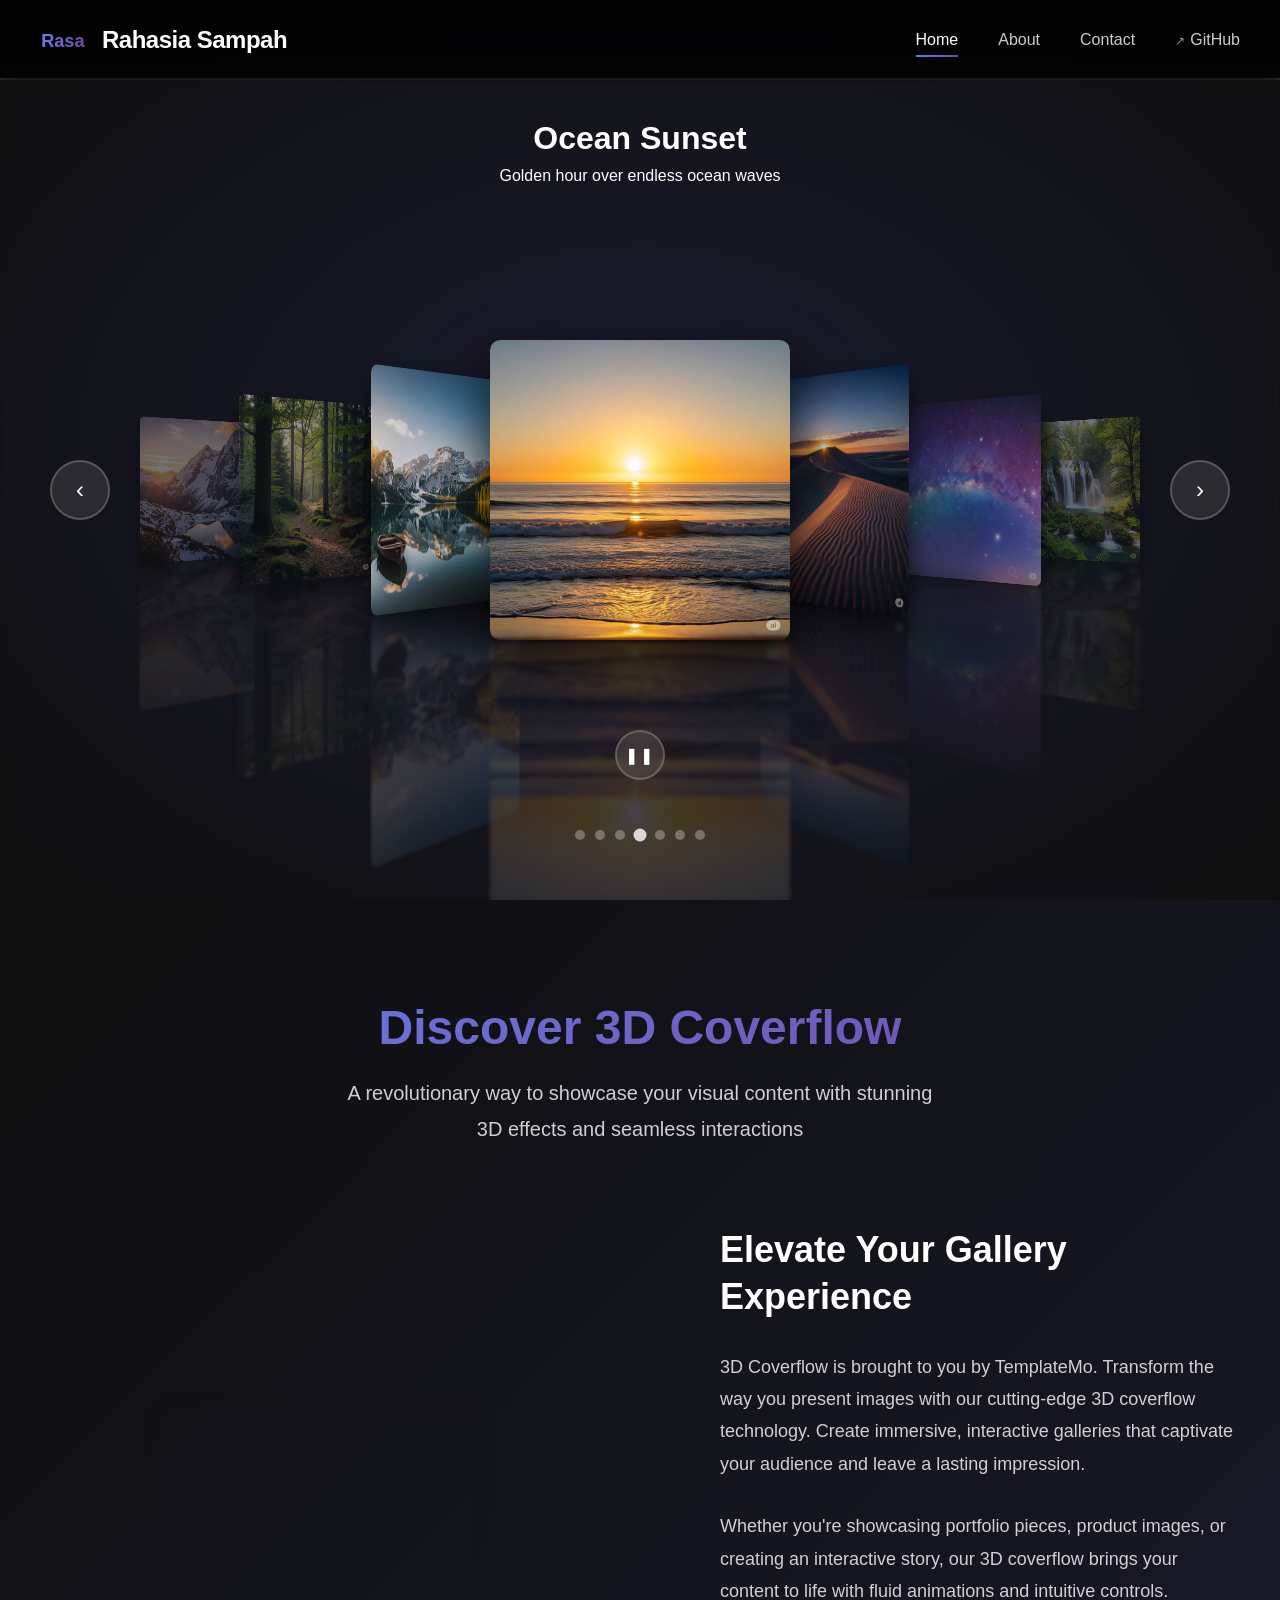
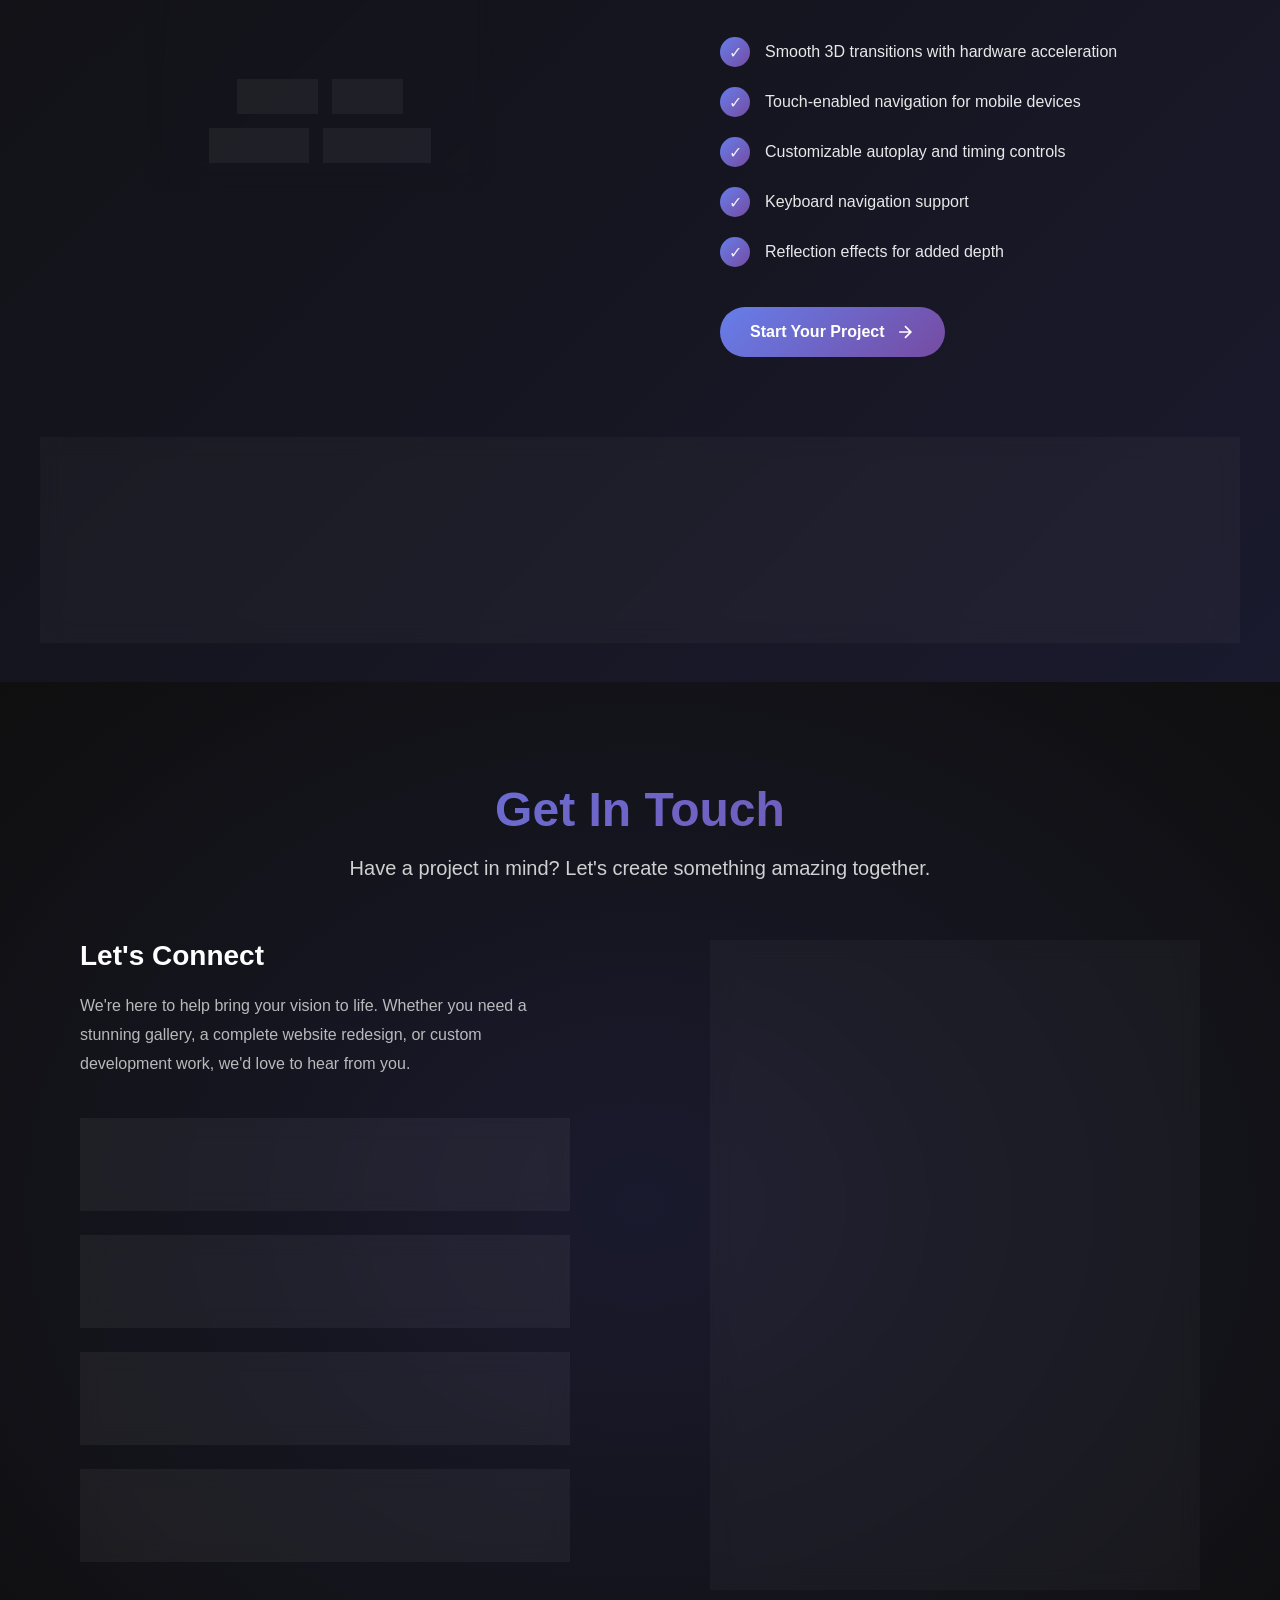
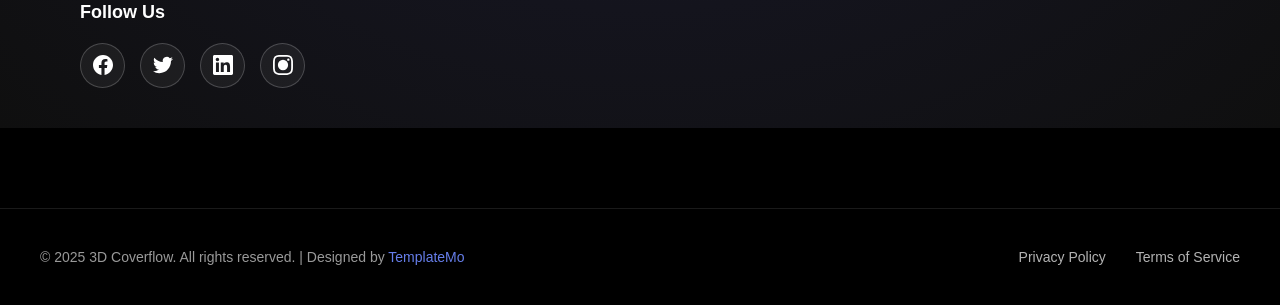
==== commit 916792e9: "web" ====
--- a/Web Dan Mobile Programming/templatemo_595_3d_coverflow/index.html
+++ b/Web Dan Mobile Programming/templatemo_595_3d_coverflow/index.html
@@ -3,35 +3,34 @@
 <head>
     <meta charset="UTF-8">
     <meta name="viewport" content="width=device-width, initial-scale=1.0">
-    <title>3D Coverflow - One Page Portfolio</title>
+    <title>Personal Page - Rafi Ahmad Al Farisi</title>
     <link href="templatemo-3d-coverflow.css" rel="stylesheet">
-<!--
-
-TemplateMo 595 3d coverflow
-
-https://templatemo.com/tm-595-3d-coverflow
-
--->
+
 </head>
 <body>
     <!-- Header -->
     <header class="header" id="header">
         <a href="#home" class="logo-container">
             <div class="logo">
-                <svg viewBox="0 0 100 100" xmlns="http://www.w3.org/2000/svg">
+                <svg viewBox="0 0 220 80" xmlns="http://www.w3.org/2000/svg">
                     <defs>
-                        <linearGradient id="grad1" x1="0%" y1="0%" x2="100%" y2="100%">
-                            <stop offset="0%" style="stop-color:#667eea;stop-opacity:1" />
-                            <stop offset="100%" style="stop-color:#764ba2;stop-opacity:1" />
+                        <!-- Gradient -->
+                        <linearGradient id="gradRasa" x1="0%" y1="0%" x2="100%" y2="0%">
+                        <stop offset="0%" style="stop-color:#667eea;stop-opacity:1" />
+                        <stop offset="100%" style="stop-color:#764ba2;stop-opacity:1" />
                         </linearGradient>
                     </defs>
-                    <rect x="10" y="25" width="15" height="50" fill="url(#grad1)" transform="rotate(-15 17.5 50)" />
-                    <rect x="35" y="15" width="15" height="70" fill="url(#grad1)" />
-                    <rect x="60" y="25" width="15" height="50" fill="url(#grad1)" transform="rotate(15 67.5 50)" />
-                    <circle cx="50" cy="50" r="45" fill="none" stroke="url(#grad1)" stroke-width="2" opacity="0.5" />
+                    <!-- Tulisan Rasa -->
+                    <text x="5" y="70"
+                            font-family="Poppins, sans-serif"
+                            font-size="80"
+                            font-weight="700"
+                            fill="url(#gradRasa)">
+                        Rasa
+                    </text>
                 </svg>
             </div>
-            <div class="logo-text">3D Coverflow</div>
+            <div class="logo-text">Rahasia Sampah</div>
         </a>
         
         <nav class="main-menu" id="mainMenu">
